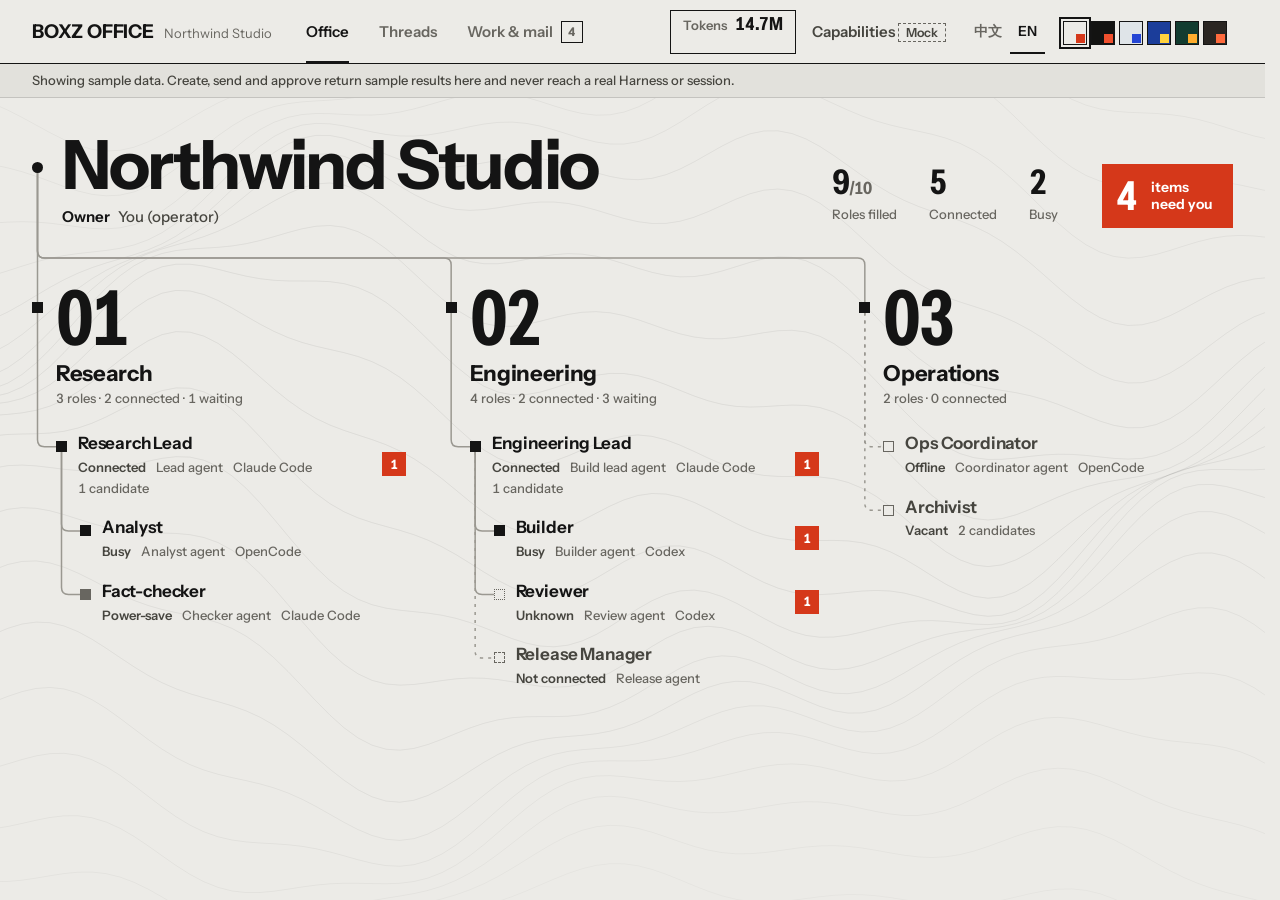
==== client/index.html @ 2fc22673 "client: BOXZ OFFICE standalone client, first vertical slice (prototype on sample data) Role tree + r" ====
<!doctype html>
<html lang="en" data-theme="paper">
<head>
<meta charset="utf-8">
<meta name="viewport" content="width=device-width,initial-scale=1,viewport-fit=cover">
<title>BOXZ OFFICE</title>
<meta name="description" content="BOXZ OFFICE client: the company, its roles, their threads, work and mail, in one place.">
<script>
// Set the palette before the first paint so a reload never flashes the wrong one (reads storage, never writes).
try { var p = localStorage.getItem("boxz.office.theme"); document.documentElement.dataset.theme = ["paper","night","mist","blueprint","pine","ember"].indexOf(p) >= 0 ? p : "paper"; } catch (e) {}
</script>
<link rel="icon" href="data:,">
<link rel="stylesheet" href="styles/tokens.css">
<link rel="stylesheet" href="styles/base.css">
<link rel="stylesheet" href="styles/office.css">
</head>
<body>
<canvas id="ground" aria-hidden="true"></canvas>
<div id="app"></div>
<div id="toasts" class="toast" role="status" aria-live="polite"></div>
<noscript><p style="padding:32px">BOXZ OFFICE needs JavaScript.</p></noscript>
<script type="module" src="src/main.js"></script>
</body>
</html>
---- client/styles/tokens.css ----
@font-face{font-family:"Instrument";src:url(../fonts/instrument-sans-subset.woff2) format("woff2");font-weight:400 700;font-stretch:75% 100%;font-display:swap}
/* ==========================================================================
   BOXZ OFFICE client tokens: the panel's colour roles, six palettes, one typeface.
   Every colour is one of the role variables below; a theme is a set of values for the same roles,
   so a new theme is one block and no component needs to change. The accent (--red) means exactly one thing:
   a letter is waiting. Errors use --bad, nothing else uses either.
   ========================================================================== */
:root{
  --font:"Instrument","PingFang SC","Hiragino Sans GB","Noto Sans CJK SC","Microsoft YaHei",system-ui,-apple-system,"Segoe UI",sans-serif;
  --mono:ui-monospace,"SF Mono",Menlo,Consolas,monospace;
  /* dialog geometry is shared with the docked letter, so the two always line up */
  --hh:72px;--bar:64px;--pane:468px;
  color-scheme:light;
}
:root,[data-theme=paper]{
  --paper:#ecebe7;--paper-2:#e2e1dc;--ink:#141414;--ink-2:#46453f;--ink-3:#686660;
  --wire:#9a9891;--rule:rgba(20,20,20,.14);--line:20,20,20;--line-a:.062;
  --red:#d5381a;--on-red:#fff;--bad:#b3261e;
  --key-on:#141414;--on-key:#ecebe7;--on-key-2:rgba(236,235,231,.68);--scrim:rgba(20,20,20,.42)}
[data-theme=night]{color-scheme:dark;
  --paper:#131312;--paper-2:#1d1d1b;--ink:#edece7;--ink-2:#bdbbb4;--ink-3:#8f8d86;
  --wire:#56554f;--rule:rgba(237,236,231,.13);--line:237,236,231;--line-a:.06;
  --red:#f0502e;--on-red:#131312;--bad:#ff8a7a;
  --key-on:#edece7;--on-key:#131312;--on-key-2:rgba(19,19,18,.66);--scrim:rgba(0,0,0,.6)}
[data-theme=mist]{
  --paper:#dfe4e8;--paper-2:#d2d9df;--ink:#0e1a26;--ink-2:#39485a;--ink-3:#566577;
  --wire:#8c98a5;--rule:rgba(14,26,38,.14);--line:14,26,38;--line-a:.066;
  --red:#2445d4;--on-red:#fff;--bad:#b3261e;
  --key-on:#0e1a26;--on-key:#dfe4e8;--on-key-2:rgba(223,228,232,.68);--scrim:rgba(14,26,38,.42)}
[data-theme=blueprint]{color-scheme:dark;
  --paper:#1b3d9a;--paper-2:#21479f;--ink:#f3f5fc;--ink-2:#cbd5f2;--ink-3:#a3b3e2;
  --wire:#6f88d4;--rule:rgba(243,245,252,.18);--line:243,245,252;--line-a:.085;
  --red:#ffd23f;--on-red:#14213d;--bad:#ffb4a8;
  --key-on:#f3f5fc;--on-key:#1b3d9a;--on-key-2:rgba(27,61,154,.72);--scrim:rgba(6,14,44,.62)}
[data-theme=pine]{color-scheme:dark;
  --paper:#123c30;--paper-2:#184838;--ink:#eef3ec;--ink-2:#c4d4c8;--ink-3:#97ae9f;
  --wire:#4f7b67;--rule:rgba(238,243,236,.15);--line:238,243,236;--line-a:.07;
  --red:#ffad2e;--on-red:#12261e;--bad:#ffb4a8;
  --key-on:#eef3ec;--on-key:#123c30;--on-key-2:rgba(18,60,48,.72);--scrim:rgba(4,16,12,.6)}
[data-theme=ember]{color-scheme:dark;
  --paper:#2a2622;--paper-2:#35302b;--ink:#f1ebe3;--ink-2:#cfc5b9;--ink-3:#a2978a;
  --wire:#6b6158;--rule:rgba(241,235,227,.14);--line:241,235,227;--line-a:.06;
  --red:#ff6a3d;--on-red:#1c1916;--bad:#ff9a85;
  --key-on:#f1ebe3;--on-key:#2a2622;--on-key-2:rgba(42,38,34,.7);--scrim:rgba(0,0,0,.58)}
---- client/styles/base.css ----
*{box-sizing:border-box;margin:0;padding:0}
html{background:var(--paper);scrollbar-gutter:stable}
body{color:var(--ink);font:400 15px/1.45 var(--font);-webkit-font-smoothing:antialiased;
  font-variant-numeric:tabular-nums;min-height:100vh;min-height:100dvh}
html{transition:background .3s}
body.has-layer{overflow:hidden}
button{font:inherit;color:inherit;background:none;border:0;cursor:pointer;text-align:inherit}
button[disabled]{opacity:.45;cursor:not-allowed}
ul,ol{list-style:none}
::selection{background:var(--ink);color:var(--paper)}
:focus-visible{outline:2px solid var(--ink);outline-offset:2px}
.key:focus-visible,.cta:focus-visible,.btn.primary:focus-visible{outline-color:var(--red)}
.mono{font-family:var(--mono)}
.dim{color:var(--ink-2)}
[hidden]{display:none!important}

/* the flowing ground: a fixed canvas of faint contour curves behind everything */
#ground{position:fixed;inset:0;width:100vw;height:100vh;z-index:-1;pointer-events:none}

/* ---------- bar ---------- */
.bar{display:flex;align-items:center;gap:20px;min-height:64px;padding:0 32px;padding-top:env(safe-area-inset-top);
  padding-left:max(32px,env(safe-area-inset-left));padding-right:max(32px,env(safe-area-inset-right));
  border-bottom:1px solid var(--ink);position:sticky;top:0;z-index:15;background:var(--paper)}
.brand{display:flex;align-items:baseline;gap:10px;white-space:nowrap}
.brand b{font-weight:700;font-size:19px;letter-spacing:-.01em}
.brand span{color:var(--ink-3);font-size:13px}
.tabs{display:flex;gap:2px;align-self:stretch}
.tabs button{padding:0 14px;font-weight:600;color:var(--ink-3);position:relative;min-height:44px}
.tabs button:hover{color:var(--ink)}
.tabs button[aria-pressed=true]{color:var(--ink)}
.tabs button[aria-pressed=true]::after{content:"";position:absolute;left:14px;right:14px;bottom:-1px;height:3px;background:var(--ink)}
.bar .sp{flex:1}
.aux{display:flex;align-items:center;gap:6px;flex-wrap:wrap}
.act{font-weight:600;color:var(--ink-2);padding:0 10px;min-height:44px}
.act:hover{color:var(--ink)}
.compose-btn{background:var(--ink);color:var(--paper);height:44px;padding:0 18px;font-weight:650}
.compose-btn:hover{background:var(--red);color:var(--on-red)}
.langs{display:inline-flex;margin:0 4px}
.langs button{padding:0 8px;min-height:44px;font-weight:600;font-size:14px;color:var(--ink-3)}
.langs button:hover{color:var(--ink)}
.langs button[aria-pressed=true]{color:var(--ink);box-shadow:inset 0 -2px var(--ink)}
.themes{display:inline-flex;gap:2px;margin:0 6px}
.themes button{width:26px;min-height:44px;position:relative;font-size:0;color:transparent}
.themes button::before{content:"";position:absolute;left:2px;top:50%;width:22px;height:22px;margin-top:-11px;
  border:1px solid var(--ink);background:var(--sw-bg,var(--paper))}
.themes button::after{content:"";position:absolute;right:2px;bottom:calc(50% - 11px);width:9px;height:9px;background:var(--sw-a,var(--ink))}
.themes button[aria-pressed=true]::before{outline:2px solid var(--ink);outline-offset:2px}
.themes [data-theme-choice=paper]{--sw-bg:#ecebe7;--sw-a:#d5381a}
.themes [data-theme-choice=night]{--sw-bg:#131312;--sw-a:#f0502e}
.themes [data-theme-choice=mist]{--sw-bg:#dfe4e8;--sw-a:#2445d4}
.themes [data-theme-choice=blueprint]{--sw-bg:#1b3d9a;--sw-a:#ffd23f}
.themes [data-theme-choice=pine]{--sw-bg:#123c30;--sw-a:#ffad2e}
.themes [data-theme-choice=ember]{--sw-bg:#2a2622;--sw-a:#ff6a3d}

.mail{display:inline-grid;place-items:center;min-width:24px;height:24px;padding:0 6px;background:var(--red);color:var(--on-red);
  font-weight:700;font-size:13px;line-height:1;flex:none}
.counter{display:inline-grid;place-items:center;min-width:22px;height:22px;padding:0 6px;border:1px solid var(--ink);font-weight:700;font-size:12px}

/* status: lamp + word, never colour alone */
.lamp{width:11px;height:11px;background:var(--ink);display:block;position:relative;flex:none}
.lamp.human{border-radius:50%}
[data-st=offline]>.lamp,[data-st=offline] .lamp{background:var(--paper);border:1.5px solid var(--ink-3)}
[data-st=idle]>.lamp,[data-st=idle] .lamp{background:var(--ink-3)}
[data-st=working]>.lamp,[data-st=working] .lamp{animation:blink 2.6s ease-in-out infinite}
@keyframes blink{50%{opacity:.25}}
.chip{font-size:12.5px;font-weight:600;border:1px solid var(--rule);color:var(--ink-2);padding:1px 7px}
.chip.bad{border-color:var(--bad);color:var(--bad)}
.chip.mid{border-color:var(--ink-3);color:var(--ink)}
.st{display:inline-flex;align-items:center;gap:7px;font-weight:600;font-size:13px;color:var(--ink-2)}
.dot{display:inline-block;width:9px;height:9px;border-radius:50%;background:var(--paper);border:1.5px solid var(--ink-3);flex:none}
.dot.on{background:var(--ink);border-color:var(--ink)}
.act-badge{font-size:13px;font-weight:600;color:var(--ink-3)}
.act-badge[data-activity=working],.act-badge[data-activity=human]{color:var(--ink)}

main{max-width:1480px;margin:0 auto}
.err{font-weight:650;min-height:0}
.err:not(:empty){background:var(--bad);color:var(--paper);padding:10px 32px}
.toasts{position:fixed;left:50%;bottom:max(20px,env(safe-area-inset-bottom));transform:translateX(-50%);z-index:90;
  display:flex;flex-direction:column;align-items:center;gap:6px;pointer-events:none;width:max-content;max-width:calc(100vw - 32px)}
.note{background:var(--ink);color:var(--paper);padding:10px 16px;font-weight:600;font-size:14px;max-width:100%;overflow-wrap:anywhere}
.note:empty{display:none}
.note.fade{animation:fade 7s ease forwards}
@keyframes fade{0%,82%{opacity:1}100%{opacity:0;visibility:hidden}}
.foot{padding:0 32px calc(28px + env(safe-area-inset-bottom));color:var(--ink-3);font-size:12.5px;overflow-wrap:anywhere}
.hintp{color:var(--ink-3);font-size:13px;padding:8px 2px}

/* ---------- organization ---------- */
.org{padding:36px 32px 64px;padding-left:max(32px,env(safe-area-inset-left));padding-right:max(32px,env(safe-area-inset-right))}
.canvas{position:relative}
.wires{position:absolute;inset:0;width:100%;height:100%;overflow:visible;pointer-events:none}
.wires path{fill:none;stroke:var(--wire);stroke-width:1.5}
.wires path.off{stroke-dasharray:3 5}
.wires path.hl{stroke:var(--ink);stroke-width:2.25}
.wires path.route{stroke:var(--red);stroke-width:2;opacity:0;transition:opacity .5s}
.wires path.route.on{opacity:.9}
.orgnote{border:1px solid var(--rule);background:var(--paper-2);padding:14px 16px;color:var(--ink-2);margin-bottom:20px;font-size:13.5px}

.root{position:relative;display:grid;grid-template-columns:auto minmax(0,1fr) auto auto;align-items:end;gap:20px 44px;padding-left:30px;margin-bottom:60px}
.root>.lamp{position:absolute;left:0;top:28px}
.root h1{font-weight:700;font-size:68px;line-height:.92;letter-spacing:-.035em;overflow-wrap:anywhere}
.root .who{grid-column:1/3}
.root .who p{margin-top:10px;color:var(--ink-2);font-weight:500}
.root .who p b{color:var(--ink);font-weight:650}
.stats{display:flex;gap:32px;padding-bottom:4px}
.stat b{display:block;font-weight:700;font-size:34px;line-height:1;letter-spacing:-.02em;font-stretch:85%}
.stat b small{font-size:.5em;color:var(--ink-3);font-weight:700}
.stat span{display:block;margin-top:6px;font-size:13px;color:var(--ink-3);font-weight:500}
.cta{display:flex;align-items:center;gap:14px;background:var(--red);color:var(--on-red);padding:12px 20px 12px 14px;min-height:64px;text-align:left}
.cta b{font-weight:700;font-size:40px;line-height:1;font-stretch:85%;letter-spacing:-.02em}
.cta span{font-weight:650;line-height:1.2;font-size:14px}
.cta:hover{background:var(--ink);color:var(--paper)}
.cta.zero{background:transparent;color:var(--ink);border:1px solid var(--ink)}
.cta.zero:hover{background:var(--ink);color:var(--paper)}

.cols{display:grid;grid-template-columns:repeat(auto-fill,minmax(290px,1fr));gap:56px 40px}
.col{position:relative;min-width:0}
.head{position:relative;padding-left:24px;margin-bottom:14px}
.head .mk{position:absolute;left:0;top:14px;width:11px;height:11px;background:var(--ink)}
.head .num{display:block;font-weight:700;font-size:76px;line-height:.8;letter-spacing:-.04em;font-stretch:75%}
.head h2{font-weight:700;font-size:22px;letter-spacing:-.015em;margin-top:12px;line-height:1.15;overflow-wrap:anywhere}
.head p{color:var(--ink-3);font-size:13px;font-weight:500;margin-top:3px}

.tree{margin-left:24px}
.tree .tree{margin-left:24px}
.item{position:relative;display:grid;grid-template-columns:minmax(0,1fr) auto;align-items:center;column-gap:12px;
  padding:9px 8px 9px 22px;min-height:56px;margin-right:-8px;width:calc(100% + 8px);text-align:left}
.item>.lamp{position:absolute;left:0;top:50%;margin-top:-5.5px}
.item .tx{min-width:0;display:block}
.item .l1{display:flex;align-items:baseline;gap:9px;min-width:0}
.item .nm{font-weight:650;font-size:17px;letter-spacing:-.01em;white-space:nowrap;overflow:hidden;text-overflow:ellipsis}
.item .id{color:var(--ink-3);font-size:13px;font-weight:500;white-space:nowrap;overflow:hidden;text-overflow:ellipsis}
.item .l2{display:flex;gap:12px;font-size:13px;color:var(--ink-3);font-weight:500;margin-top:2px;flex-wrap:wrap}
.item.dead{color:var(--ink-3)}
.item.dead .nm{color:var(--ink-2)}
.item.seat{cursor:pointer}
.item.seat:hover,.item.seat.hov{background:var(--paper-2)}
.item.team{min-height:40px;padding-top:12px;padding-bottom:4px}
.item.team .nm{font-size:14px;font-weight:700}
.item.team>.lamp{background:transparent;border:1.5px solid var(--ink);transform:rotate(45deg) scale(.82)}
.outside{margin-top:48px;padding-top:14px;border-top:1px solid var(--rule);color:var(--ink-3);font-size:13px;font-weight:500}
.outside .row{display:flex;flex-wrap:wrap;gap:4px 28px;margin-top:6px}
.outside .item{width:auto;min-width:220px;margin-right:0}

.env{position:absolute;left:0;top:0;width:15px;height:11px;margin:-5.5px 0 0 -7.5px;pointer-events:none;opacity:0;z-index:3}
.env svg{display:block}
.bump{animation:bump .5s cubic-bezier(.3,1.6,.5,1)}
@keyframes bump{40%{transform:scale(1.28)}}
---- client/styles/office.css ----
/* ==========================================================================
   BOXZ OFFICE client: everything the panel did not have. base.css is the panel's frame (bar, tree, wires, buttons);
   this file adds the role pane, threads, work, the Token HUD, dialogs and the states. Colours are role variables only.
   ========================================================================== */

/* ---- shared controls copied from the panel: scrolling regions, segmented switch, close, buttons ---- */
.sb{overflow:auto;-webkit-overflow-scrolling:touch}
.inspector{position:fixed;inset:0;z-index:20}
.ins-scrim{position:absolute;inset:0;background:var(--scrim)}
.dh{display:flex;align-items:center;gap:16px;padding:0 16px 0 28px;border-bottom:1px solid var(--ink);min-width:0}
.dh h2{font-weight:700;font-size:30px;letter-spacing:-.025em;white-space:nowrap;overflow:hidden;text-overflow:ellipsis;min-width:0}
.seg{display:flex;margin-left:12px;border:1px solid var(--ink);flex:none}
.seg button{height:36px;padding:0 14px;font-weight:600;font-size:14px;min-height:36px;position:relative}
.seg button[aria-pressed=true]{background:var(--ink);color:var(--paper)}
.close-x{margin-left:auto;height:44px;min-width:44px;padding:0 14px;border:1px solid var(--ink);font-weight:650;flex:none}
.close-x:hover{background:var(--ink);color:var(--paper)}
.df{display:flex;align-items:center;gap:8px;flex-wrap:wrap;padding:12px 16px 12px 20px;border-top:1px solid var(--ink)}
.df .btn,.df .toggle,.df .clear{padding:0 14px}
.btn{height:44px;padding:0 18px;border:1px solid var(--ink);font-weight:650;background:transparent}
.btn:hover{background:var(--ink);color:var(--paper)}
.btn.primary,.btn.accent{background:var(--ink);color:var(--paper)}
.btn.primary:hover,.btn.accent:hover{background:var(--red);border-color:var(--red);color:var(--on-red)}
.btn.ghost{border-color:var(--rule);color:var(--ink-2)}
.btn.ghost:hover{border-color:var(--ink);background:transparent;color:var(--ink)}
/* switch / archive-all must be visible and reachable (≥44px) */
.toggle:not(.key),.clear{border:1px solid var(--ink);color:var(--ink);font-weight:650;min-height:44px;padding:0 16px;cursor:pointer}
.toggle:not(.key):hover,.clear:hover{background:var(--ink);color:var(--paper)}


/* status marks: a shape plus a word, never colour alone */
.lamp[data-p=connected],.lamp[data-p=busy]{background:var(--ink)}
.lamp[data-p=busy]{animation:blink 2.6s ease-in-out infinite}
.lamp[data-p=power_save]{background:var(--ink-3)}
.lamp[data-p=offline],.lamp[data-p=vacant]{background:var(--paper);border:1.5px solid var(--ink-3)}
.lamp[data-p=unconnected]{background:var(--paper);border:1.5px dashed var(--ink-3)}
.lamp[data-p=unknown]{background:var(--paper);border:1.5px dotted var(--ink-3)}
.lamp.k-human{border-radius:50%}
.lamp.k-team{background:transparent;border:1.5px solid var(--ink);transform:rotate(45deg) scale(.82)}
.item.seat.dead .nm{color:var(--ink-2)}
.item .pw{color:var(--ink-2);font-weight:600}
.root>.lamp{position:absolute;left:0;top:28px}
.root{grid-template-columns:auto minmax(0,1fr) auto auto}
.item.seat[aria-current=true]{background:var(--paper-2);box-shadow:inset 3px 0 var(--ink)}

.sr{position:absolute;width:1px;height:1px;overflow:hidden;clip:rect(0 0 0 0);white-space:nowrap}
.pad{padding:22px 28px 32px}
.fine{color:var(--ink-3);font-size:13.5px;max-width:60ch}
.lead{font-size:16px;color:var(--ink);max-width:62ch;margin-bottom:6px}
.dim{color:var(--ink-2)}
.lk{font-weight:650;text-decoration:underline;text-underline-offset:3px;text-decoration-color:var(--rule)}
.lk:hover{text-decoration-color:var(--ink)}
.actions{display:flex;gap:10px;align-items:center;flex-wrap:wrap;margin-top:14px}
.sec-h{display:flex;align-items:center;gap:12px;justify-content:space-between;margin-bottom:10px}
.sec-h h2,.sec-h h3{margin:0}
.chip.proto{border-style:dashed;border-color:var(--ink-3);color:var(--ink-2)}

/* views frame */
main{outline:0}
.strip{background:var(--paper-2);border-bottom:1px solid var(--rule);color:var(--ink-2);font-size:13px;font-weight:500;padding:7px 32px}
.stale{padding:10px 32px 0}
.empty-b{padding:48px 32px}
.empty-b h1{font-weight:700;font-size:56px;letter-spacing:-.03em;margin-bottom:18px}
.orgnote{margin-bottom:20px}
.cta{cursor:pointer}

/* ---------- office + role pane ---------- */
.office{display:block}
.office.with-pane{display:grid;grid-template-columns:minmax(0,1fr) var(--pane);align-items:start}
.office.with-pane .org{padding-right:28px}
.office.with-pane .cols{grid-template-columns:repeat(auto-fill,minmax(270px,1fr))}
.office.with-pane .root h1{font-size:52px}
.rolepane{position:sticky;top:var(--bar);height:calc(100vh - var(--bar));height:calc(100dvh - var(--bar));border-left:1px solid var(--ink);background:var(--paper);
  display:grid;grid-template-rows:auto auto minmax(0,1fr);min-width:0;z-index:12}
.rp-h{display:flex;align-items:flex-start;gap:14px;padding:20px 16px 14px 28px;min-width:0}
.rp-h .tt{min-width:0;flex:1}
.rp-h .k{display:block;color:var(--ink-3);font-size:13px;font-weight:600;overflow:hidden;text-overflow:ellipsis;white-space:nowrap}
.rp-h h2{font-weight:700;font-size:32px;line-height:1.05;letter-spacing:-.025em;margin:3px 0 8px;overflow-wrap:anywhere}
.rp-h .st{display:inline-flex;align-items:center;gap:8px;font-weight:600;font-size:14px;color:var(--ink-2);flex-wrap:wrap}
.rp-tabs{padding:0 28px 12px;border-bottom:1px solid var(--ink)}
.rp-tabs .seg{margin:0;width:100%}
.rp-tabs .seg button{flex:1;padding:0 6px}
.rolepane .sb{padding:22px 28px 40px;min-height:0}
.rolepane section{margin-bottom:26px}
.rolepane h3,.threads h3,.dlg h3{font-weight:700;font-size:14px;border-top:1px solid var(--ink);padding-top:8px;margin:0 0 10px;display:flex;align-items:center;gap:10px;flex-wrap:wrap}
.rolepane h3 small,.threads h3 small{font-weight:500;color:var(--ink-3);font-size:12.5px}
.sec-h h3{border-top:0;padding-top:0}
.occ{display:grid;grid-template-columns:auto minmax(0,1fr);gap:0 12px;padding:10px 0;border-bottom:1px solid var(--rule);align-items:start}
.occ .lamp{margin-top:6px}
.occ .l1{display:flex;gap:10px;align-items:baseline;flex-wrap:wrap}
.occ .l1 b{font-size:16px}
.occ .tag{font-size:12.5px;font-weight:600;border:1px solid var(--rule);padding:0 6px;color:var(--ink-2)}
.occ .l2{display:flex;gap:6px 14px;flex-wrap:wrap;font-size:13.5px;color:var(--ink-3);font-weight:500;margin-top:2px}
.occ .l2 .pw{color:var(--ink);font-weight:650}
.occ .l3{font-size:13.5px;color:var(--ink-2);margin-top:3px}
.bul{padding-left:18px;list-style:disc}
.bul li{margin:4px 0;max-width:60ch}
.chips{display:flex;flex-wrap:wrap;gap:8px}
.chips li{border:1px solid var(--rule);padding:3px 10px;font-size:13.5px;font-weight:550}
.chips .rk{color:var(--ink-3);font-weight:600;margin-right:8px}
.big{font-weight:700;font-size:34px;line-height:1;font-stretch:85%;letter-spacing:-.02em}

/* rows (threads, work, mail inside the pane) */
.rows{display:block;border-top:1px solid var(--rule)}
.row{display:grid;gap:3px;padding:12px 4px;border-bottom:1px solid var(--rule);width:100%;text-align:left;min-height:44px}
button.row:hover{background:var(--paper-2)}
.row .t1{display:flex;gap:10px;align-items:baseline;justify-content:space-between;flex-wrap:wrap}
.row .t1 b{font-weight:650;overflow-wrap:anywhere}
.row .t2{color:var(--ink-3);font-size:13.5px;overflow-wrap:anywhere}
.row .t3{font-size:13px;color:var(--ink-2);font-weight:600}
.row.ap .actions{margin-top:8px}

/* badges: a mark whose fill says how far it is, plus the word */
.badge{display:inline-flex;align-items:center;gap:7px;font-size:12.5px;font-weight:650;color:var(--ink-2);white-space:nowrap}
.badge::before{content:"";width:9px;height:9px;border:1.5px solid var(--ink);flex:none;background:var(--paper)}
.badge[data-b$=":consumed"]::before,.badge[data-b$=":released"]::before,.badge[data-b$=":controllable"]::before{background:var(--ink)}
.badge[data-b$=":accepted"]::before,.badge[data-b$=":pending_approval"]::before{background:linear-gradient(90deg,var(--ink) 50%,var(--paper) 50%)}
.badge[data-b="work:submitted"]::before{background:linear-gradient(to top,var(--ink) 30%,var(--paper) 30%)}
.badge[data-b="work:verified"]::before{background:linear-gradient(to top,var(--ink) 55%,var(--paper) 55%)}
.badge[data-b="work:accepted"]::before{background:linear-gradient(to top,var(--ink) 80%,var(--paper) 80%)}
.badge[data-b$=":sent"]::before,.badge[data-b$=":open"]::before,.badge[data-b$=":observe_only"]::before{background:var(--paper)}
.badge[data-b$=":retracted"]::before,.badge[data-b$=":capability_missing"]::before,.badge[data-b$=":returned"]::before{border-style:dashed}
.badge[data-b$=":unknown"]::before,.badge[data-b$=":stale"]::before{border-style:dotted}
.badge[data-b$=":failed"],.badge[data-b$=":denied"]{color:var(--bad)}
.badge[data-b$=":failed"]::before,.badge[data-b$=":denied"]::before{border-color:var(--bad);background:var(--bad)}

/* states: one honest block per state */
.note-b{display:grid;gap:3px;border:1px solid var(--rule);border-left:4px solid var(--ink-3);background:var(--paper-2);padding:10px 14px;margin:8px 0;font-size:14px;max-width:70ch}
.note-b b{font-weight:700;font-size:13px}
.note-b span{color:var(--ink-2);overflow-wrap:anywhere}
.note-b[data-k=error],.note-b[data-k=denied]{border-left-color:var(--bad)}
.note-b[data-k=error] b,.note-b[data-k=denied] b{color:var(--bad)}
.note-b[data-k=pending],.note-b[data-k=stale],.note-b[data-k=degraded]{border-left-color:var(--ink)}
.note-b[data-k=loading]{border-left-style:dashed}
.note-b[data-k=loading] b::after{content:"";display:inline-block;width:8px;height:8px;margin-left:8px;background:var(--ink);animation:blink 1.4s ease-in-out infinite}
.ok-b{display:grid;gap:3px;border:1px solid var(--ink);border-left-width:4px;padding:10px 14px;margin:8px 0}
.ok-b b{font-size:13px}
.note-b .actions{margin-top:6px}

/* forms */
.edform{display:grid;gap:14px;margin-top:6px}
.f{display:grid;gap:5px}
.f>span{font-weight:650;font-size:13.5px;display:flex;gap:8px;align-items:baseline;flex-wrap:wrap}
.f small{font-weight:500;color:var(--ink-3);font-size:12.5px}
input[type=text],textarea,select{border:1px solid var(--ink);padding:9px 12px;background:var(--paper-2);color:var(--ink);font:inherit;font-size:16px;width:100%;border-radius:0;min-height:44px}
textarea{resize:vertical;line-height:1.5}
select{appearance:none;background-image:linear-gradient(45deg,transparent 50%,var(--ink) 50%),linear-gradient(135deg,var(--ink) 50%,transparent 50%);background-position:calc(100% - 18px) 55%,calc(100% - 12px) 55%;background-size:6px 6px;background-repeat:no-repeat;padding-right:34px}
input:disabled,textarea:disabled,select:disabled{opacity:.55}
.btn[disabled],.btn[aria-disabled=true]{opacity:.45;cursor:not-allowed}
.steps{display:flex;gap:0;margin:2px 0 16px;list-style:none;counter-reset:s;border-bottom:1px solid var(--rule)}
.steps li{counter-increment:s;padding:6px 14px 8px 0;margin-right:14px;font-size:13px;font-weight:600;color:var(--ink-3)}
.steps li::before{content:counter(s) " ";font-weight:700}
.steps li.done{color:var(--ink-2)}
.steps li[aria-current=step]{color:var(--ink);box-shadow:inset 0 -3px var(--ink)}
.diff{border-top:1px solid var(--ink);margin:8px 0}
.diff li{display:grid;grid-template-columns:78px 112px minmax(0,1fr);gap:10px;padding:8px 2px;border-bottom:1px solid var(--rule);font-size:14px}
.diff .op{font-weight:700;font-size:13px}
.diff li[data-op=add] .op::before{content:"+ "}
.diff li[data-op=remove] .op::before{content:"− "}
.diff li[data-op=change] .op::before{content:"~ "}
.diff li[data-op=remove] .val{text-decoration:line-through;text-decoration-color:var(--ink-3)}
.diff .fld{color:var(--ink-3);font-weight:600}
.diff .val{overflow-wrap:anywhere}

/* ---------- Token HUD ---------- */
.hud{position:relative}
.hud-btn{display:flex;align-items:baseline;gap:8px;height:44px;padding:0 12px;border:1px solid var(--ink);font-weight:650}
.hud-btn:hover,.hud-btn[aria-expanded=true]{background:var(--paper-2)}
.hud-btn .k{font-size:13px;color:var(--ink-3);font-weight:600}
.hud-btn b{font-stretch:85%;font-size:18px;letter-spacing:-.01em}
.hud-pop{position:absolute;right:0;top:calc(100% + 6px);width:352px;max-width:calc(100vw - 32px);background:var(--paper);border:1px solid var(--ink);padding:16px 18px;z-index:25}
.hud-card .r{display:grid;grid-template-columns:minmax(0,1fr) auto;gap:12px;padding:4px 0;font-size:14px}
.hud-card dt{color:var(--ink-3);font-weight:600}
.hud-card dd{font-weight:650;text-align:right;font-variant-numeric:tabular-nums}
.hud-card .figs{padding-bottom:8px;border-bottom:1px solid var(--rule)}
.hud-card .tot{border-top:1px solid var(--ink);margin-top:6px;padding-top:8px}
.hud-card .tot dd{font-size:20px;font-stretch:85%;font-weight:700}
.hud-card .meta{padding:8px 0;border-bottom:1px solid var(--rule)}
.hud-card .ctx{padding-top:8px}
.hud-card .ctxbar{height:8px;border:1px solid var(--ink);margin:4px 0 2px}
.hud-card .ctxbar i{display:block;height:100%;background:var(--ink)}
.hud-card .fine{margin-top:8px;font-size:12.5px}
.unk{color:var(--ink-3);font-weight:600;font-style:italic}

/* ---------- threads ---------- */
.threads{display:grid;grid-template-columns:minmax(300px,400px) minmax(0,1fr);min-height:calc(100vh - var(--bar));min-height:calc(100dvh - var(--bar))}
.tl-list{border-right:1px solid var(--rule);display:grid;grid-template-rows:auto auto minmax(0,1fr);height:calc(100vh - var(--bar));height:calc(100dvh - var(--bar));position:sticky;top:var(--bar);min-width:0}
.tl-head{display:flex;gap:12px;align-items:center;padding:20px 20px 12px 28px}
.tl-head h1{font-weight:700;font-size:34px;letter-spacing:-.03em;margin-right:auto}
.filters{display:flex;gap:8px;align-items:center;padding:0 20px 14px 28px;flex-wrap:wrap}
.filters .seg{margin:0}
.sel{flex:1;min-width:140px}
.plist .pl{grid-template-columns:minmax(0,1fr) auto}
.pl .who{font-size:15px}
.pl .sj{white-space:normal}
.tl-detail{min-width:0;display:grid;grid-template-rows:auto minmax(0,1fr);height:calc(100vh - var(--bar));height:calc(100dvh - var(--bar));position:sticky;top:var(--bar)}
.empty-d{display:block}
.td-h{padding:20px 28px 14px;border-bottom:1px solid var(--ink)}
.td-h .k{display:block;color:var(--ink-3);font-size:13px;font-weight:600}
.td-h h2{font-weight:700;font-size:30px;letter-spacing:-.025em;line-height:1.1;margin-top:3px;overflow-wrap:anywhere}
.back{display:none;font-weight:650;margin-bottom:8px;min-height:44px}
.tl-detail .sb{padding:22px 28px 40px}
.tl-detail section{margin-bottom:26px}
.ctl{border:1px solid var(--ink);padding:12px 16px;margin-bottom:26px}
.ctl-h{display:flex;justify-content:space-between;gap:10px;align-items:center;margin-bottom:4px}
.ctl p{max-width:62ch}
.ctl[data-c=controllable]{border-left-width:4px}
.events{border-top:1px solid var(--rule)}
.ev{display:grid;grid-template-columns:78px 120px 52px minmax(0,1fr) auto;gap:10px;padding:9px 2px;border-bottom:1px solid var(--rule);font-size:14px;align-items:baseline}
.ev .at{color:var(--ink-3);font-size:13px}
.ev .who{font-weight:650;overflow-wrap:anywhere}
.ev .kd{color:var(--ink-3);font-size:12.5px;font-weight:600}
.ev .tx{overflow-wrap:anywhere}
.ev[data-k=tool] .tx{font-family:var(--mono);font-size:13px}
.ev[data-k=status] .tx{color:var(--ink-2);font-style:italic}
.ev.gap,.gap{padding:10px 2px;color:var(--ink-3);font-size:13px;border-bottom:1px dashed var(--ink-3);list-style:none}
.compose{margin-top:8px;border-top:1px solid var(--ink);padding-top:14px}

/* ---------- work ---------- */
.workpage{padding:28px 32px 64px;max-width:1480px;margin:0 auto}
.wp-h{display:flex;gap:16px;align-items:center;flex-wrap:wrap;margin-bottom:22px}
.wp-h h1{font-weight:700;font-size:48px;line-height:1;letter-spacing:-.035em;margin-right:auto}
.wp-h .sel{flex:0 1 240px}
.only-narrow{display:none}
.need{border:1px solid var(--ink);padding:14px 18px 6px;margin-bottom:30px}
.need .sec-h h2,.wk .sec-h h2,.ml .sec-h h2{font-weight:700;font-size:20px;letter-spacing:-.015em}
.need .rows{border-top:0}
.wp-cols{display:grid;grid-template-columns:minmax(0,1.1fr) minmax(0,1fr);gap:28px 44px;align-items:start}
.grp{margin-bottom:22px}
.grp h3{border-top:0;padding-top:0;margin-bottom:6px}
.grp .n{color:var(--ink-3);font-size:12.5px;font-weight:600}
.wrow{padding:0}
.wrow .t1b{display:grid;gap:3px;padding:12px 4px;text-align:left;width:100%;min-height:44px}
.wrow .t1b:hover{background:var(--paper-2)}
.wrow .t1b[aria-expanded=true]{background:var(--paper-2)}
.wd{padding:2px 4px 14px 14px;border-left:2px solid var(--ink);margin:0 0 10px 4px;font-size:14px}
.hist li{display:flex;gap:12px;align-items:baseline;padding:3px 0;color:var(--ink-3);font-size:13px}

/* ---------- dialogs ---------- */
.layer{position:fixed;inset:0;z-index:40}
.layer .scrim{position:absolute;inset:0;background:var(--scrim);display:block;z-index:auto}
.layer .dlg{position:absolute;inset:0;margin:auto;width:min(860px,calc(100vw - 64px));height:min(720px,calc(100vh - 80px));background:var(--paper);border:1px solid var(--ink);
  display:grid;grid-template-rows:var(--hh) minmax(0,1fr) auto}
.layer .dlg.narrow{width:min(560px,calc(100vw - 64px));height:auto;max-height:calc(100vh - 80px);grid-template-rows:var(--hh) minmax(0,1fr) auto}
.dh h2{font-size:26px}
.dh .chip{flex:none}
.df{background:var(--paper)}
.captbl{width:100%;border-collapse:collapse;margin-bottom:22px;font-size:14px}
.captbl th{text-align:left;font-size:12.5px;color:var(--ink-3);font-weight:600;padding:4px 8px;border-bottom:1px solid var(--ink)}
.captbl td{padding:10px 8px;border-bottom:1px solid var(--rule);vertical-align:top}
.captbl td:nth-child(2),.captbl td:nth-child(3){width:96px}
.captbl .fine{display:block;margin-top:2px;font-size:12.5px}
.captbl .needs{color:var(--ink-3)}
.cap{font-size:12.5px;font-weight:650;border:1px solid var(--ink-3);padding:1px 7px;color:var(--ink-2);white-space:nowrap}
.cap[data-s=live]{background:var(--ink);color:var(--paper);border-color:var(--ink)}
.cap[data-s=partial]{border-color:var(--ink);color:var(--ink)}
.cap[data-s=mock]{border-style:dashed;color:var(--ink)}
.cap[data-s=missing]{color:var(--bad);border-color:var(--bad)}
.cap[data-s=planned]{border-style:dotted}
.scen{display:flex;gap:16px;align-items:center;justify-content:space-between;border:1px dashed var(--ink-3);padding:10px 14px;margin:12px 0 22px;flex-wrap:wrap}
.scen label{display:grid;gap:2px}
.scen select{width:200px}

/* toast */
.toast{position:fixed;left:50%;bottom:max(20px,env(safe-area-inset-bottom));transform:translateX(-50%);z-index:90;background:var(--ink);color:var(--paper);padding:10px 16px;font-weight:600;font-size:14px;max-width:min(560px,calc(100vw - 32px));overflow-wrap:anywhere}
.toast:empty{display:none}

/* ---------- narrower screens ---------- */
@media (max-width:1180px){ :root{--pane:420px} .wp-cols{grid-template-columns:minmax(0,1fr)} }
@media (max-width:900px){
  .office.with-pane{display:block}
  .rolepane{position:fixed;inset:0;height:auto;z-index:30;border:0;grid-template-rows:auto auto minmax(0,1fr)}
  .rp-h,.rp-tabs{padding-left:20px;padding-right:12px}.rolepane .sb{padding:18px 20px 40px}
  .threads{display:block}
  .tl-list{position:static;height:auto;border-right:0}
  .tl-list .sb{overflow:visible}
  .tl-detail{display:none}
  .threads.has-detail .tl-detail{display:grid;position:fixed;inset:0;height:auto;z-index:30;background:var(--paper)}
  .back{display:block}
  .tl-detail .sb{padding:18px 20px 40px}.td-h{padding:12px 20px 12px}
  .ev{grid-template-columns:64px minmax(0,1fr);gap:2px 10px}.ev .who{grid-column:2}.ev .kd{display:none}.ev .tx{grid-column:2}.ev .dl{grid-column:2}
  .layer .dlg,.layer .dlg.narrow{inset:0;margin:0;width:100vw;height:100vh;height:100dvh;max-height:none;border:0}
  .only-narrow{display:block}
  .wp-cols[data-pane=work] .ml{display:none}.wp-cols[data-pane=mail] .wk{display:none}
  .workpage{padding:20px 16px 56px}.wp-h h1{font-size:40px}
  .hud-pop{position:fixed;left:16px;right:16px;top:auto;width:auto;max-width:none;margin-top:6px}
  .strip,.stale{padding-left:16px;padding-right:16px}
  .diff li{grid-template-columns:62px minmax(0,1fr);gap:2px 10px}.diff .val{grid-column:2}
}
@media (max-width:760px){
  .bar{padding-bottom:0}
  .aux{flex-wrap:nowrap;overflow:visible}
  .hud-btn .k{display:none}
  .act{padding:0 6px;font-size:14px}
  .tabs button{flex:1;text-align:center}
  .empty-b h1{font-size:40px}
}
@media (prefers-reduced-motion:reduce){ .lamp[data-p=busy],.note-b[data-k=loading] b::after{animation:none} }
.item .l1 .nm{white-space:normal;overflow:visible}
.item .l2{gap:2px 10px}
.item.seat{align-items:start}
.item.seat>.lamp{top:19px;margin-top:0}
.item.seat>.mail,.item.seat>span:last-child{align-self:center}

/* thread list rows (from the panel) */
.pl{display:grid;grid-template-columns:minmax(0,1fr) auto;gap:2px 12px;padding:16px 20px 16px 28px;border-bottom:1px solid var(--rule);
  width:100%;position:relative;text-align:left;min-height:44px}
.pl:hover{background:var(--paper-2)}
.pl .who{font-weight:700;overflow:hidden;text-overflow:ellipsis;white-space:nowrap}
.pl .tm{color:var(--ink-3);font-size:13px}
.pl .meta{grid-column:1/-1;min-width:0}
.pl .sj{display:block;color:var(--ink-2);font-size:14px;overflow:hidden;text-overflow:ellipsis;white-space:nowrap}
.pl .nd{display:block;margin-top:4px}
.pl[aria-selected=true]{background:var(--paper-2)}
.pl[aria-selected=true]::before{content:"";position:absolute;left:0;top:0;bottom:0;width:4px;background:var(--red)}
.grp h3{display:flex;gap:10px;align-items:center}

/* ---------- the frame on tablets and phones: the bar wraps and stops being sticky, so the panes need no offset ---------- */
@media (max-width:1180px){
  :root{--bar:0px}
  .bar{position:static;flex-wrap:wrap;gap:0 20px;padding-top:calc(6px + env(safe-area-inset-top));padding-bottom:6px}
  .bar .sp{display:none}
  .aux{margin-left:auto}
  .rolepane,.tl-list,.tl-detail{top:0}
  .rolepane{height:100vh;height:100dvh}
  .tl-list,.tl-detail{height:100vh;height:100dvh}
  .threads{min-height:100vh}
}
@media (max-width:900px){
  .rolepane{height:auto}.tl-list,.tl-detail{height:auto}
  .org{padding:28px 20px 56px}
}
@media (max-width:760px){
  .bar{padding-left:max(16px,env(safe-area-inset-left));padding-right:max(16px,env(safe-area-inset-right));gap:0 12px}
  .brand{order:1;flex:1;min-width:0}.brand span{display:none}
  .tabs{order:2;width:100%;height:44px}
  .tabs button:first-child{padding-left:0}.tabs button:first-child::after{left:0}
  .aux{order:3;width:100%;margin:0;justify-content:space-between;flex-wrap:wrap;gap:0}
  .act .chip{display:none}
  .langs{margin:0}.themes{margin:0}.themes button{width:22px}
  .org{padding:24px 16px 48px}
  .root{grid-template-columns:minmax(0,1fr);gap:18px;margin-bottom:44px}
  .root .who{grid-column:auto}
  .root h1{font-size:46px}
  .stats{gap:22px}.stat b{font-size:28px}
  .cols{grid-template-columns:minmax(0,1fr);gap:40px}
  .head .num{font-size:60px}
  .item .nm{font-size:16px}
}
.tabs button{white-space:nowrap;display:inline-flex;align-items:center;gap:8px;justify-content:center}
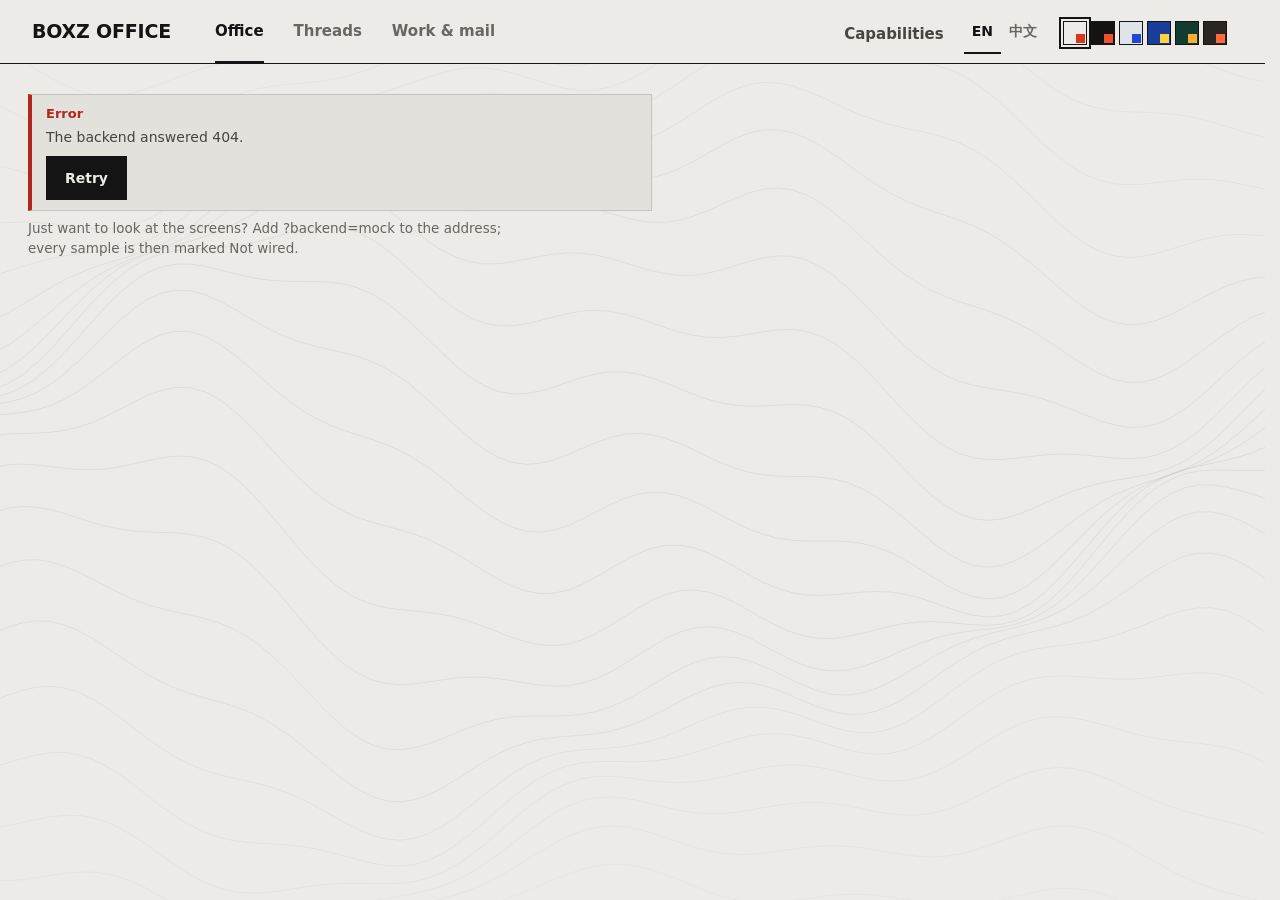
==== commit 20c8d8ec: "client: test the lock default without assuming Node has no navigator.locks; CSP-clean page (external" ====
--- a/client/index.html
+++ b/client/index.html
@@ -5,11 +5,7 @@
 <meta name="viewport" content="width=device-width,initial-scale=1,viewport-fit=cover">
 <title>BOXZ OFFICE</title>
 <meta name="description" content="BOXZ OFFICE client: the company, its roles, their threads, work and mail, in one place.">
-<script>
-// Set the palette before the first paint so a reload never flashes the wrong one (reads storage, never writes).
-try { var p = localStorage.getItem("boxz.office.theme"); document.documentElement.dataset.theme = ["paper","night","mist","blueprint","pine","ember"].indexOf(p) >= 0 ? p : "paper"; } catch (e) {}
-</script>
-<link rel="icon" href="data:,">
+<script src="src/theme-boot.js"></script>
 <link rel="stylesheet" href="styles/tokens.css">
 <link rel="stylesheet" href="styles/base.css">
 <link rel="stylesheet" href="styles/office.css">
--- a/client/styles/tokens.css
+++ b/client/styles/tokens.css
@@ -1,12 +1,11 @@
-@font-face{font-family:"Instrument";src:url(../fonts/instrument-sans-subset.woff2) format("woff2");font-weight:400 700;font-stretch:75% 100%;font-display:swap}
 /* ==========================================================================
-   BOXZ OFFICE client tokens: the panel's colour roles, six palettes, one typeface.
+   BOXZ OFFICE client tokens: the panel's colour roles, six palettes; type is the system stack (no font file, so no font MIME or font-src is needed).
    Every colour is one of the role variables below; a theme is a set of values for the same roles,
    so a new theme is one block and no component needs to change. The accent (--red) means exactly one thing:
    a letter is waiting. Errors use --bad, nothing else uses either.
    ========================================================================== */
 :root{
-  --font:"Instrument","PingFang SC","Hiragino Sans GB","Noto Sans CJK SC","Microsoft YaHei",system-ui,-apple-system,"Segoe UI",sans-serif;
+  --font:"PingFang SC","Hiragino Sans GB","Noto Sans CJK SC","Microsoft YaHei",system-ui,-apple-system,"Segoe UI",sans-serif;
   --mono:ui-monospace,"SF Mono",Menlo,Consolas,monospace;
   /* dialog geometry is shared with the docked letter, so the two always line up */
   --hh:72px;--bar:64px;--pane:468px;
--- a/client/styles/office.css
+++ b/client/styles/office.css
@@ -45,6 +45,7 @@
 .sr{position:absolute;width:1px;height:1px;overflow:hidden;clip:rect(0 0 0 0);white-space:nowrap}
 .pad{padding:22px 28px 32px}
 .fine{color:var(--ink-3);font-size:13.5px;max-width:60ch}
+.pager{display:flex;align-items:center;gap:10px;flex-wrap:wrap;margin:8px 0}
 .lead{font-size:16px;color:var(--ink);max-width:62ch;margin-bottom:6px}
 .dim{color:var(--ink-2)}
 .lk{font-weight:650;text-decoration:underline;text-underline-offset:3px;text-decoration-color:var(--rule)}
@@ -114,12 +115,15 @@
 .badge::before{content:"";width:9px;height:9px;border:1.5px solid var(--ink);flex:none;background:var(--paper)}
 .badge[data-b$=":consumed"]::before,.badge[data-b$=":released"]::before,.badge[data-b$=":controllable"]::before{background:var(--ink)}
 .badge[data-b$=":accepted"]::before,.badge[data-b$=":pending_approval"]::before{background:linear-gradient(90deg,var(--ink) 50%,var(--paper) 50%)}
+.badge[data-b="delivery:waiting"]::before{background:linear-gradient(to top,var(--ink) 25%,var(--paper) 25%)}
+.badge[data-b="delivery:reminded"]::before{background:linear-gradient(to top,var(--ink) 40%,var(--paper) 40%);border-style:double}
 .badge[data-b="work:submitted"]::before{background:linear-gradient(to top,var(--ink) 30%,var(--paper) 30%)}
 .badge[data-b="work:verified"]::before{background:linear-gradient(to top,var(--ink) 55%,var(--paper) 55%)}
 .badge[data-b="work:accepted"]::before{background:linear-gradient(to top,var(--ink) 80%,var(--paper) 80%)}
 .badge[data-b$=":sent"]::before,.badge[data-b$=":open"]::before,.badge[data-b$=":observe_only"]::before{background:var(--paper)}
 .badge[data-b$=":retracted"]::before,.badge[data-b$=":capability_missing"]::before,.badge[data-b$=":returned"]::before{border-style:dashed}
 .badge[data-b$=":unknown"]::before,.badge[data-b$=":stale"]::before{border-style:dotted}
+.badge[data-b$=":locked"]::before{background:linear-gradient(90deg,var(--ink) 50%,var(--paper) 50%)}
 .badge[data-b$=":failed"],.badge[data-b$=":denied"]{color:var(--bad)}
 .badge[data-b$=":failed"]::before,.badge[data-b$=":denied"]::before{border-color:var(--bad);background:var(--bad)}
 
@@ -129,7 +133,8 @@
 .note-b span{color:var(--ink-2);overflow-wrap:anywhere}
 .note-b[data-k=error],.note-b[data-k=denied]{border-left-color:var(--bad)}
 .note-b[data-k=error] b,.note-b[data-k=denied] b{color:var(--bad)}
-.note-b[data-k=pending],.note-b[data-k=stale],.note-b[data-k=degraded]{border-left-color:var(--ink)}
+.note-b[data-k=pending],.note-b[data-k=stale],.note-b[data-k=degraded],.note-b[data-k=warn]{border-left-color:var(--ink)}
+.note-b[data-k=ok]{border-left-color:var(--ink);border-left-width:6px}
 .note-b[data-k=loading]{border-left-style:dashed}
 .note-b[data-k=loading] b::after{content:"";display:inline-block;width:8px;height:8px;margin-left:8px;background:var(--ink);animation:blink 1.4s ease-in-out infinite}
 .ok-b{display:grid;gap:3px;border:1px solid var(--ink);border-left-width:4px;padding:10px 14px;margin:8px 0}
@@ -160,6 +165,12 @@
 .diff li[data-op=remove] .val{text-decoration:line-through;text-decoration-color:var(--ink-3)}
 .diff .fld{color:var(--ink-3);font-weight:600}
 .diff .val{overflow-wrap:anywhere}
+.diff li.warn{background:var(--paper-2)}.diff li.warn .op{color:var(--bad)}.diff li.warn .op::before{content:"! "}
+.subh,.sub h4{margin:14px 0 4px;font-size:13px;font-weight:700;letter-spacing:.02em}
+.sub .bul{margin:0}.facts b{font-weight:650;margin-right:6px}
+.issues{list-style:none;margin:0;padding:8px 12px;border-left:3px solid var(--bad);font-size:13.5px;display:grid;gap:3px}.issues b{font-weight:700}
+.chips .rn{display:block;color:var(--ink-3);font-size:12.5px}
+.act{margin-top:6px}
 
 /* ---------- Token HUD ---------- */
 .hud{position:relative}
@@ -247,15 +258,25 @@
 .captbl{width:100%;border-collapse:collapse;margin-bottom:22px;font-size:14px}
 .captbl th{text-align:left;font-size:12.5px;color:var(--ink-3);font-weight:600;padding:4px 8px;border-bottom:1px solid var(--ink)}
 .captbl td{padding:10px 8px;border-bottom:1px solid var(--rule);vertical-align:top}
-.captbl td:nth-child(2),.captbl td:nth-child(3){width:96px}
+.captbl td:nth-child(n+2){width:92px}
 .captbl .fine{display:block;margin-top:2px;font-size:12.5px}
 .captbl .needs{color:var(--ink-3)}
+@media (max-width:760px){
+  .captbl thead{position:absolute;left:-9999px}
+  .captbl,.captbl tbody,.captbl tr{display:block}
+  .captbl tr{padding:10px 0;border-bottom:1px solid var(--rule);display:flex;flex-wrap:wrap;gap:6px 14px}
+  .captbl td{display:block;border:0;padding:0}
+  .captbl td:first-child{flex:1 0 100%}
+  .captbl td:nth-child(n+2){width:auto;display:inline-flex;align-items:center;gap:6px}
+  .captbl td:nth-child(n+2)::before{content:attr(data-l);font-size:12px;color:var(--ink-3);font-weight:600}
+}
 .cap{font-size:12.5px;font-weight:650;border:1px solid var(--ink-3);padding:1px 7px;color:var(--ink-2);white-space:nowrap}
 .cap[data-s=live]{background:var(--ink);color:var(--paper);border-color:var(--ink)}
+.cap[data-s=fixture]{border-color:var(--ink);color:var(--ink);border-style:double;border-width:3px}
 .cap[data-s=partial]{border-color:var(--ink);color:var(--ink)}
 .cap[data-s=mock]{border-style:dashed;color:var(--ink)}
 .cap[data-s=missing]{color:var(--bad);border-color:var(--bad)}
-.cap[data-s=planned]{border-style:dotted}
+.cap[data-s=planned],.cap[data-s=unverified]{border-style:dotted}
 .scen{display:flex;gap:16px;align-items:center;justify-content:space-between;border:1px dashed var(--ink-3);padding:10px 14px;margin:12px 0 22px;flex-wrap:wrap}
 .scen label{display:grid;gap:2px}
 .scen select{width:200px}
@@ -347,3 +368,39 @@
   .item .nm{font-size:16px}
 }
 .tabs button{white-space:nowrap;display:inline-flex;align-items:center;gap:8px;justify-content:center}
+
+/* mail: letter, compose, sent list */
+.meta{display:grid;grid-template-columns:max-content minmax(0,1fr);gap:6px 16px;margin:0 0 14px;font-size:14px}
+.meta dt{font-weight:650;color:var(--ink-3)}
+.meta dd{margin:0;overflow-wrap:anywhere}
+.meta code{font-size:12.5px;overflow-wrap:anywhere}
+.letter-body{white-space:pre-wrap;overflow-wrap:anywhere;font:inherit;font-size:15.5px;line-height:1.6;border:1px solid var(--rule);background:var(--paper-2);padding:14px 16px;margin:0 0 14px;max-height:46vh;overflow:auto}
+.confirm{border:1px solid var(--ink);padding:12px 14px;margin:10px 0;display:grid;gap:8px;max-width:70ch}
+.confirm p{margin:0;font-size:14.5px}
+.chk{display:flex;gap:10px;align-items:flex-start;font-size:14px}
+.chk input{width:20px;height:20px;min-height:0;margin-top:2px;flex:none;accent-color:var(--ink)}
+.chk small{display:block;color:var(--ink-3);font-size:12.5px;font-weight:500}
+.fixed{font-weight:650;padding:4px 0}
+.ml .sec-h .btn{height:36px;padding:0 14px;min-height:36px}
+.ml>.seg{margin:0 0 12px}
+.ml .t3{overflow-wrap:anywhere}
+@media (max-width:900px){ .meta{grid-template-columns:minmax(0,1fr)} .meta dt{margin-top:6px} .letter-body{max-height:none} }
+
+/* ---- delivery switches, whole-mailbox clear, request ledger ---- */
+code.raw{font-family:ui-monospace,SFMono-Regular,Menlo,Consolas,monospace;font-size:.86em;padding:0 5px;margin-right:6px;border:1px solid var(--rule);color:var(--ink-2);background:transparent;overflow-wrap:anywhere}
+.badge code.raw{font-weight:600}
+.sw{font-weight:650}
+.sw[data-sw=on]::before,.sw[data-sw=off]::before,.sw[data-sw=unknown]::before{content:"";display:inline-block;width:9px;height:9px;margin-right:7px;border:1.5px solid var(--ink);vertical-align:baseline}
+.sw[data-sw=on]::before{background:var(--ink)}
+.sw[data-sw=unknown]::before{border-style:dotted}
+.btn.danger{border-color:var(--bad);color:var(--bad)}
+.btn.danger:hover:not(:disabled){background:var(--bad);color:var(--paper);border-color:var(--bad)}
+.btn:disabled{opacity:.45;cursor:not-allowed}
+section.danger{border-top:1px solid var(--bad);padding-top:12px}
+section.danger h3{color:var(--bad)}
+.act.warn .counter{background:var(--ink);color:var(--paper)}
+.dl-res{margin:10px 0}
+.badge[data-b^="write:"]::before{border-style:solid}
+.badge[data-b="write:unknown"]::before,.badge[data-b="write:pending"]::before{border-style:dotted}
+.badge[data-b="write:acknowledged"]::before{background:var(--ink)}
+.row.wr .actions{margin-top:6px}
